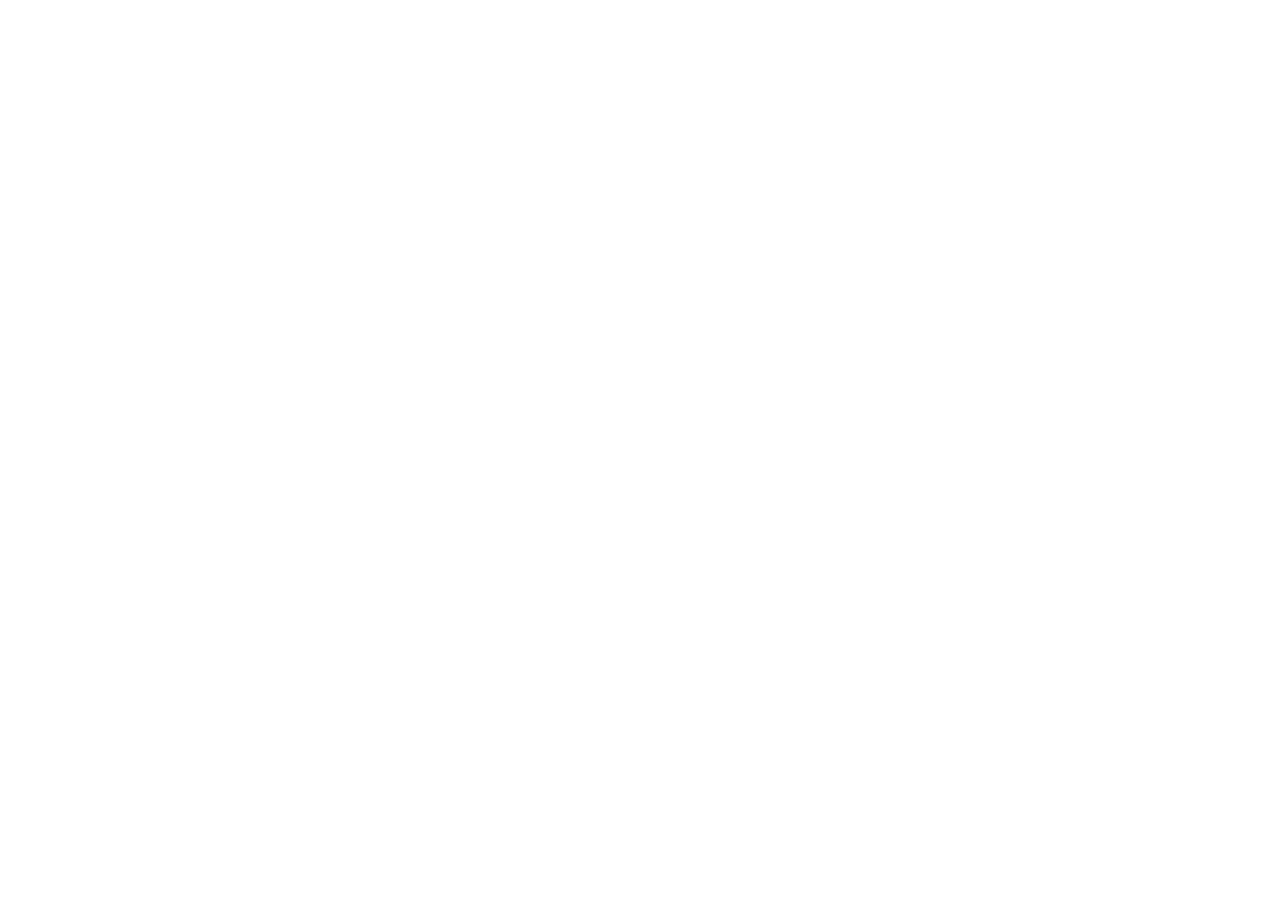
==== contact.html @ f6828544 "added some files" ====
<!DOCTYPE html>
<html lang="en">
<head>
    <meta charset="UTF-8">
    <meta name="viewport" content="width=device-width, initial-scale=1.0">
    <title>Contact Odin Recipes</title>
    <link rel="stylesheet" href="contact.css">
</head>
<body>
    
</body>
</html>
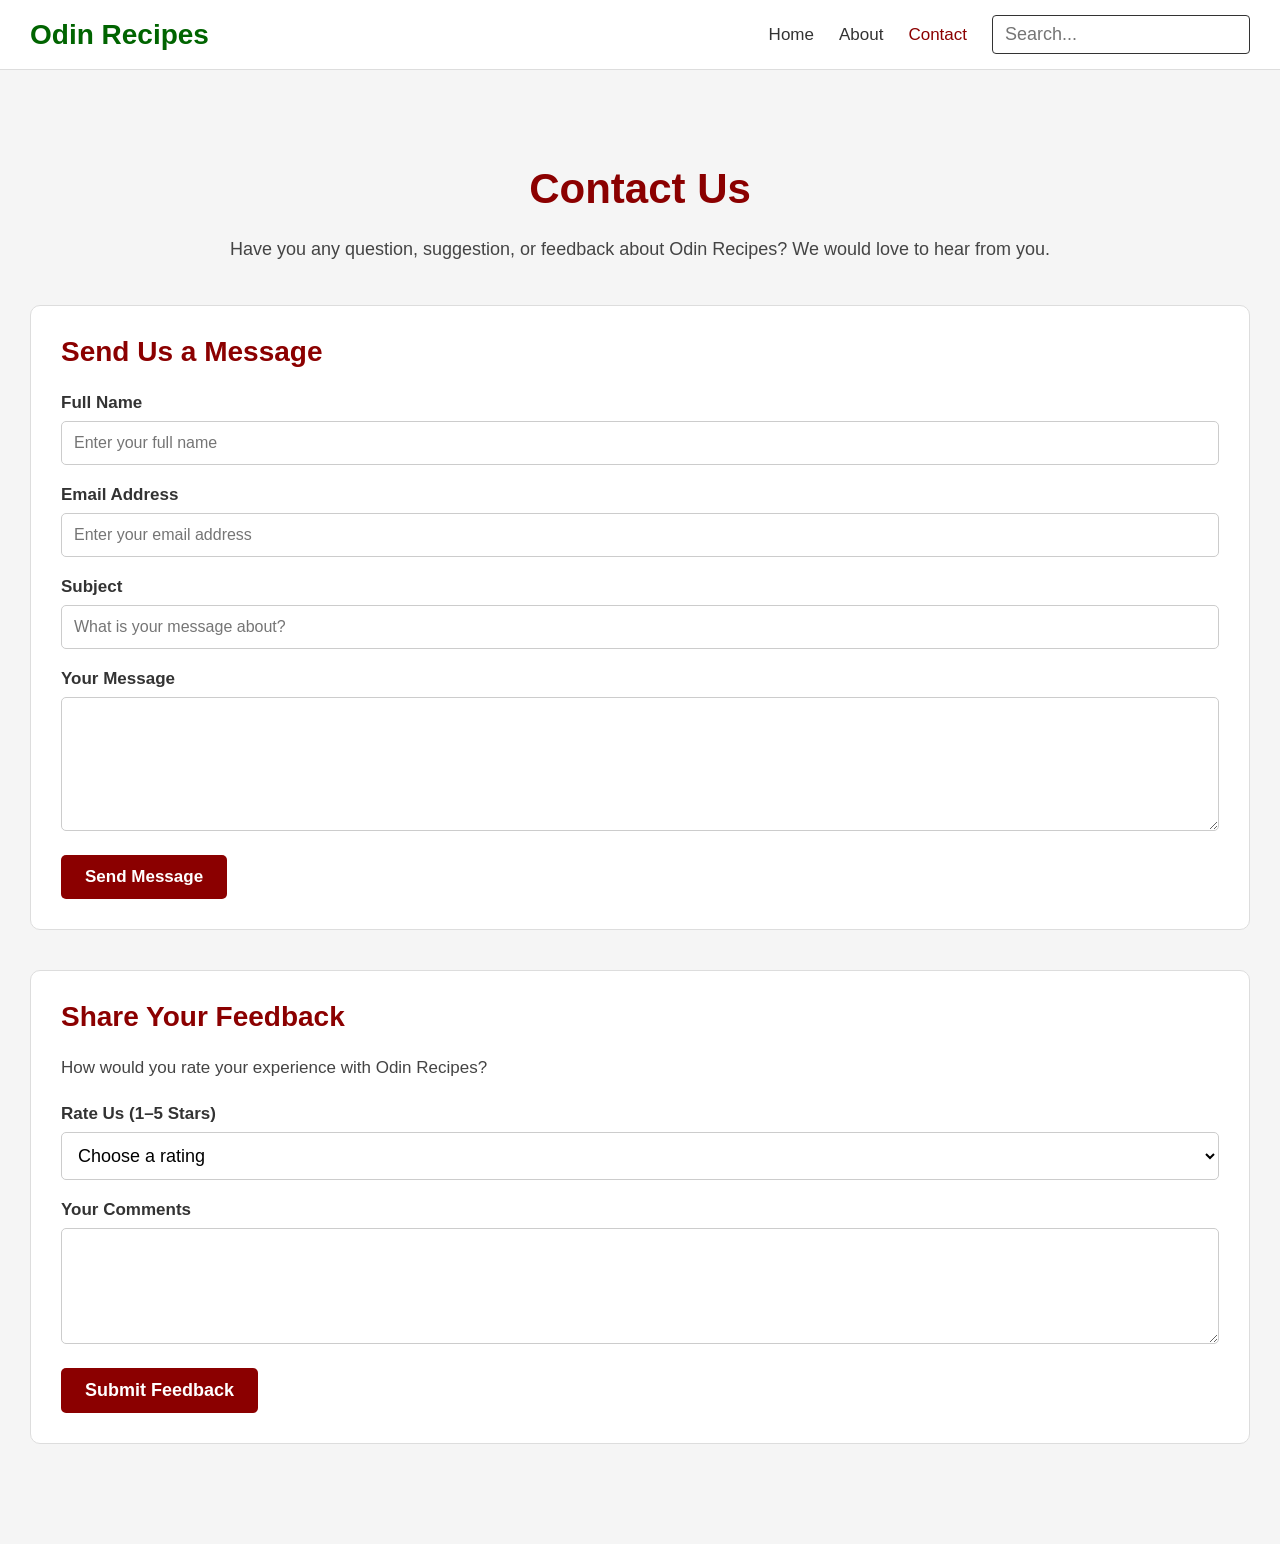
==== commit be72f554: "Responsive desigin added and navbars made consistent" ====
--- a/contact.html
+++ b/contact.html
@@ -7,6 +7,78 @@
     <link rel="stylesheet" href="contact.css">
 </head>
 <body>
+        <nav class="navbar">
+        <a href="index.html" class="logo">Odin Recipes</a>
+
+        <div class="nav-links">
+            <a href="home.html">Home</a>
+            <a href="about.html">About</a>
+            <a href="contact.html"  class="active">Contact</a>
+            <input type="search" placeholder="Search...">
+        </div>
+    </nav>
+
+    <main class="contact-page"> 
+        <section class="contact-intro"> 
+            <h1>Contact Us</h1>
+             
+            <p> Have you any question, suggestion, or feedback about Odin Recipes? We would love to hear from you. </p> 
+
+        </section>
+
+        <section class="contact-form-section"> 
+            <h2>Send Us a Message</h2> 
+            <form class="contact-form">
+                <div class="form-group"> 
+                    <label for="name">Full Name</label> 
+                    <input type="text" id="name" name="name" placeholder="Enter your full name" required> 
+                </div> 
+                <div class="form-group"> 
+                    <label for="email">Email Address</label> 
+                    <input type="email" id="email" name="email" placeholder="Enter your email address" required> 
+                </div> 
+                <div class="form-group"> 
+                    <label for="subject">Subject</label> 
+                    <input type="text" id="subject" name="subject" placeholder="What is your message about?" required> 
+                </div> 
+                <div class="form-group"> 
+                    <label for="message">Your Message</label> 
+                    <textarea id="message" name="message" rows="6" placeholder="Write your message here..." required>
+
+                    </textarea> 
+                </div> 
+                <button type="submit">Send Message</button> 
+            </form> 
+        </section>
+
+        <section class="feedback-section"> 
+            <h2>Share Your Feedback</h2> 
+            <p>
+                How would you rate your experience with Odin Recipes?
+            </p> 
+            <form class="feedback-form"> 
+                <div class="form-group"> 
+                    <label for="rating">Rate Us (1–5 Stars)</label> 
+                    <select id="rating" name="rating" required> 
+                        <option value="">Choose a rating</option> 
+                        <option value="5">★★★★★ - Excellent</option> 
+                        <option value="4">★★★★ - Very Good</option> 
+                        <option value="3">★★★ - Good</option> 
+                        <option value="2">★★ - Fair</option> 
+                        <option value="1">★ - Poor</option> 
+                    </select> 
+                </div> 
+                <div class="form-group"> 
+                    <label for="feedback">Your Comments</label> 
+                    <textarea id="feedback" name="feedback" rows="5" placeholder="Tell us what you think..." required>
+
+                    </textarea> 
+                </div> 
+                <button type="submit">Submit Feedback</button> 
+            </form> 
+        </section>
+     </main>
+
     
 </body>
 </html>
--- a/contact.css
+++ b/contact.css
@@ -0,0 +1,200 @@
+/* General page styling */ 
+body { 
+    margin: 0; 
+    font-family: Arial, sans-serif; 
+    background-color: #f5f5f5; 
+} 
+/* Navigation bar */ 
+.navbar { 
+    display: flex; 
+    justify-content: space-between; 
+    align-items: center; 
+    padding: 15px 30px; 
+    background-color: white; 
+    border-bottom: 1px solid #ddd; 
+} 
+.logo { 
+    font-size: 28px; 
+    font-weight: bold; 
+    color: darkgreen;
+    text-decoration: none; 
+} .nav-links { 
+    display: flex; 
+    align-items: center; 
+    gap: 25px; 
+} 
+.nav-links a { 
+    text-decoration: none; 
+    color: #333; 
+    font-size: 17px; 
+} .nav-links a:hover, 
+.nav-links a.active { 
+    color: darkred; 
+}
+.nav-links input {
+    border: 1px solid #333;
+    border-radius: 4px;
+    font-size: 18px;
+    outline: none;
+    padding: 8px 12px;
+}
+/* Contact page container */ 
+.contact-page { 
+    max-width: 1300px; 
+    margin: 40px auto; 
+    padding: 20px 30px; 
+} 
+/* Contact page introduction */ 
+.contact-intro { 
+    text-align: center; 
+    margin-bottom: 40px; 
+} .contact-intro h1 { 
+    font-size: 42px; 
+    color: darkred; 
+    margin-bottom: 20px; 
+} 
+.contact-intro p { 
+    max-width: 1000px; 
+    margin: 0 auto; 
+    font-size: 18px; 
+    line-height: 1.8; 
+    color: #444; 
+}
+/* Contact form section */ 
+.contact-form-section { 
+    background-color: white; 
+    padding: 30px; 
+    border: 1px solid #ddd; 
+    border-radius: 10px; 
+    margin-bottom: 40px; 
+} 
+.contact-form-section h2 { 
+    color: darkred; 
+    font-size: 28px; 
+    margin-top: 0; 
+    margin-bottom: 25px; 
+} 
+/* Form groups */ 
+.form-group { 
+    margin-bottom: 20px; 
+} 
+.form-group label { 
+    display: block; 
+    font-size: 17px; 
+    font-weight: bold; 
+    margin-bottom: 8px; 
+    color: #333; 
+} 
+/* Input fields and text areas */ 
+.form-group input, 
+.form-group textarea { 
+    width: 100%; 
+    box-sizing: border-box; 
+    padding: 12px; 
+    font-family: Arial, sans-serif; 
+    font-size: 16px; 
+    border: 1px solid #ccc; 
+    border-radius: 5px; 
+    outline: none; 
+} 
+/* Focus effect */ 
+.form-group input:focus, 
+.form-group textarea:focus {
+ border-color: darkred; 
+} 
+/* Submit button */ 
+.contact-form button { 
+    background-color: darkred; 
+    color: white; 
+    font-size: 17px; 
+    font-weight: bold; 
+    padding: 12px 24px; 
+    border: none; 
+    border-radius: 5px; 
+    cursor: pointer; 
+} 
+.contact-form button:hover { 
+    background-color: #8b0000; 
+}
+.contact-form button {
+    background-color: darkred;
+    color: white;
+    font-size: 17px;
+    font-weight: bold;
+    padding: 12px 24px;
+    border: none;
+    border-radius: 5px;
+    cursor: pointer;
+}
+.form-group select {
+    font-size: 18px;
+    padding: 8px 12px;
+    border: 2px solid black;
+    border-radius: 5px;
+    cursor: pointer;
+}
+/* Feedback section */ 
+.feedback-section {
+     background-color: white; 
+     padding: 30px; 
+     border: 1px solid #ddd; 
+     border-radius: 10px; 
+     margin-bottom: 40px; 
+    }
+    
+    /* Feedback heading */ 
+    .feedback-section h2 {
+         color: darkred; 
+         font-size: 28px; 
+         margin-top: 0; 
+         margin-bottom: 20px; 
+        }
+        
+        /* Feedback introduction */ 
+        .feedback-section p { 
+            font-size: 17px; 
+            line-height: 1.8; 
+            color: #444; 
+            margin-bottom: 20px; 
+        } 
+        
+        /* Rating dropdown */ 
+        .form-group select {
+             width: 100%; 
+             box-sizing: border-box; 
+             padding: 12px; 
+             font-family: Arial, sans-serif; 
+             font-size: 18px; 
+             border: 1px solid #ccc; 
+             border-radius: 5px; 
+             background-color: white; 
+             cursor: pointer;
+}
+.feedback-section button {
+    background-color: #8b0000;
+    color: white;
+    border: none;
+    border-radius: 5px;
+    cursor: pointer;
+    padding: 12px 24px;
+    font-size: 18px;
+    font-weight: bold;
+
+}
+@media (max-width: 600px) {
+    .navbar {
+        flex-wrap: wrap;
+        gap: 12px;
+        padding: 15px;
+    }
+    .nav-links {
+        flex-wrap: wrap;
+        gap: 12px;
+        width: 100%;
+    }
+    .nav-links input {
+        max-width: 100%;
+        box-sizing: border-box;
+    }
+    
+}
